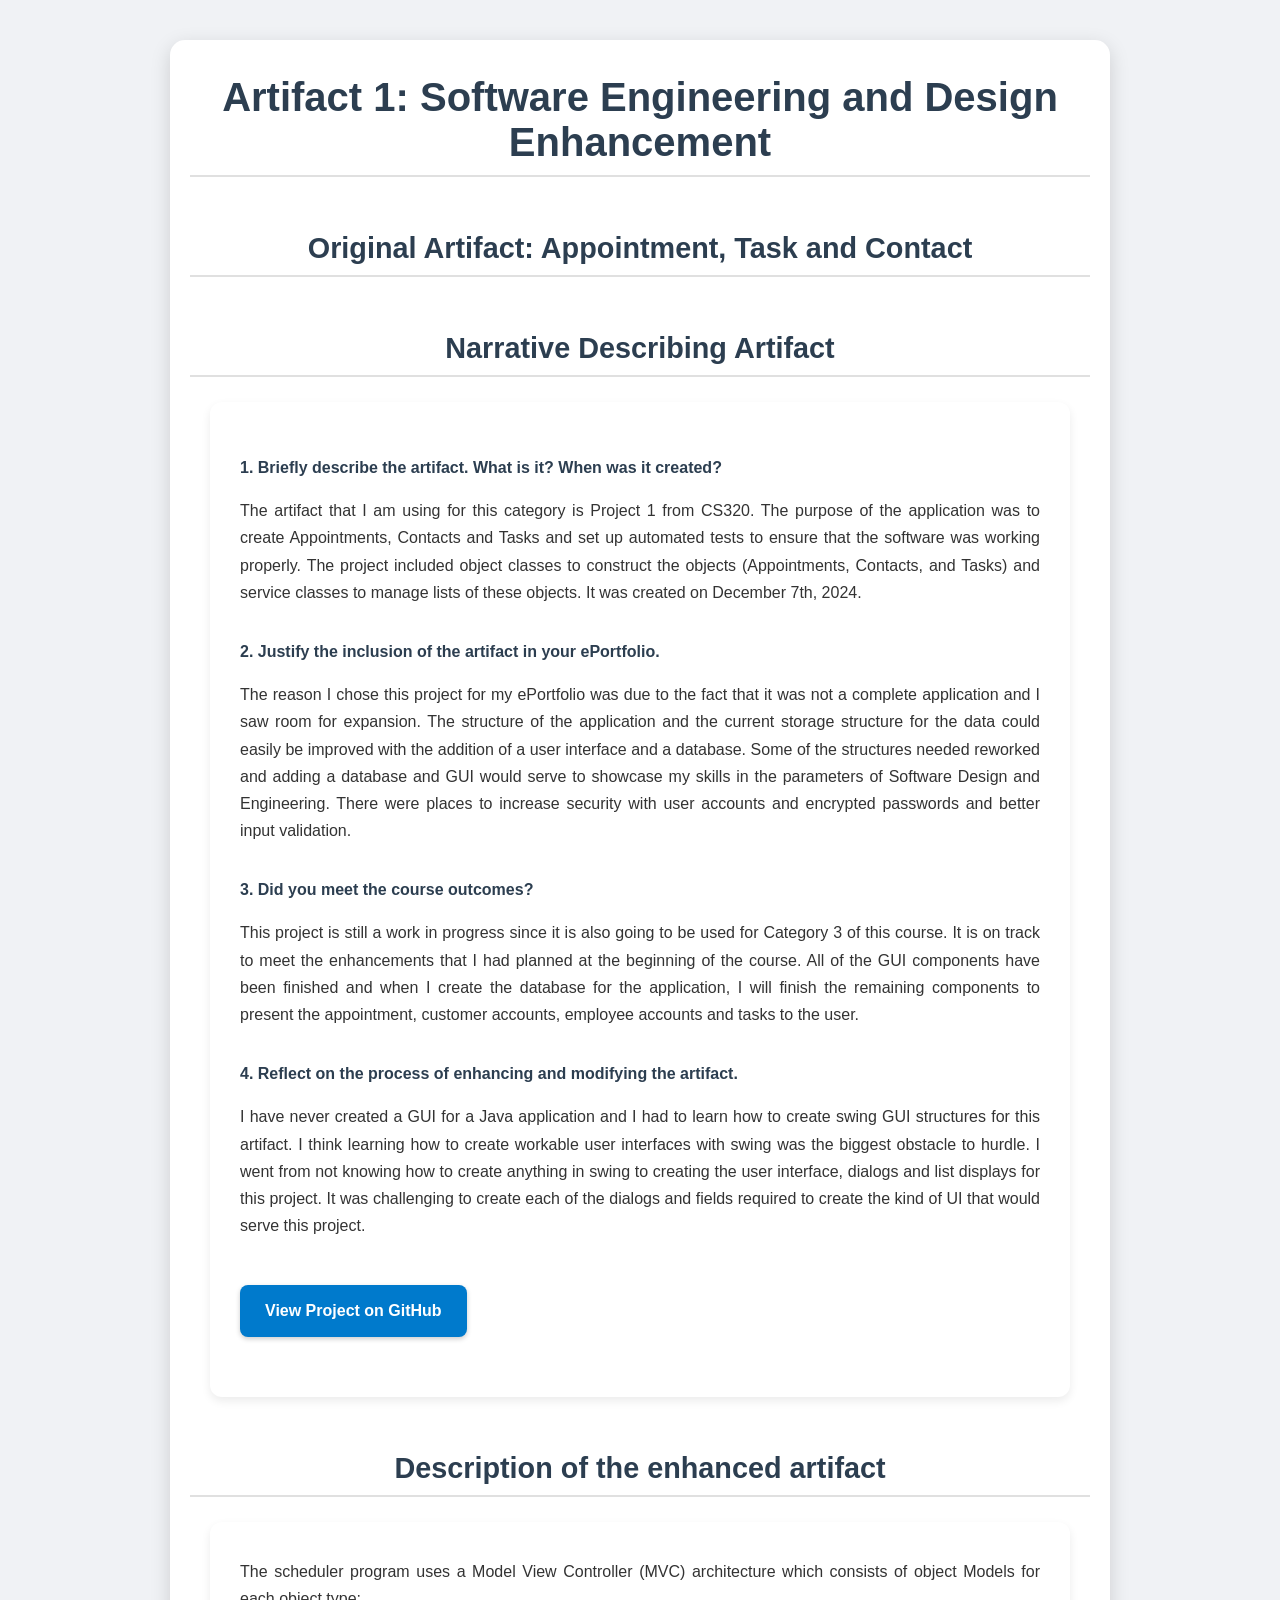
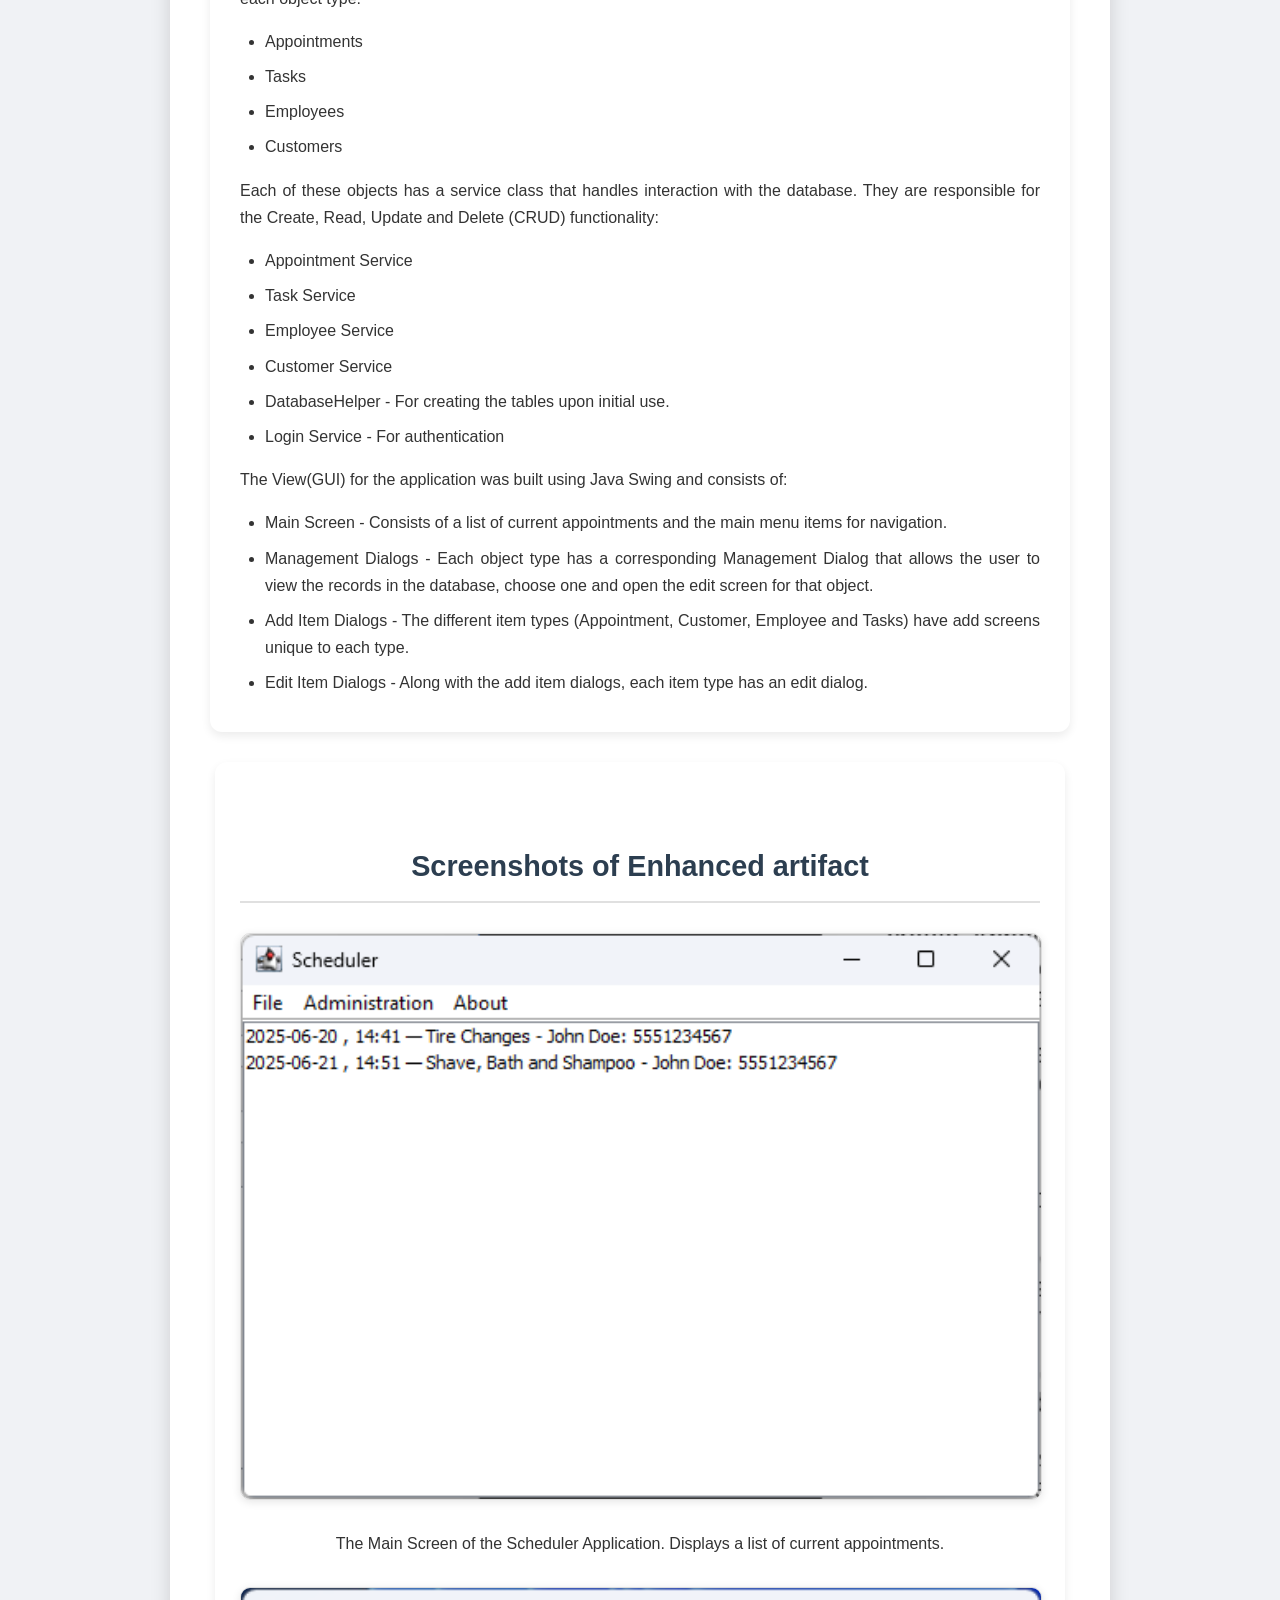
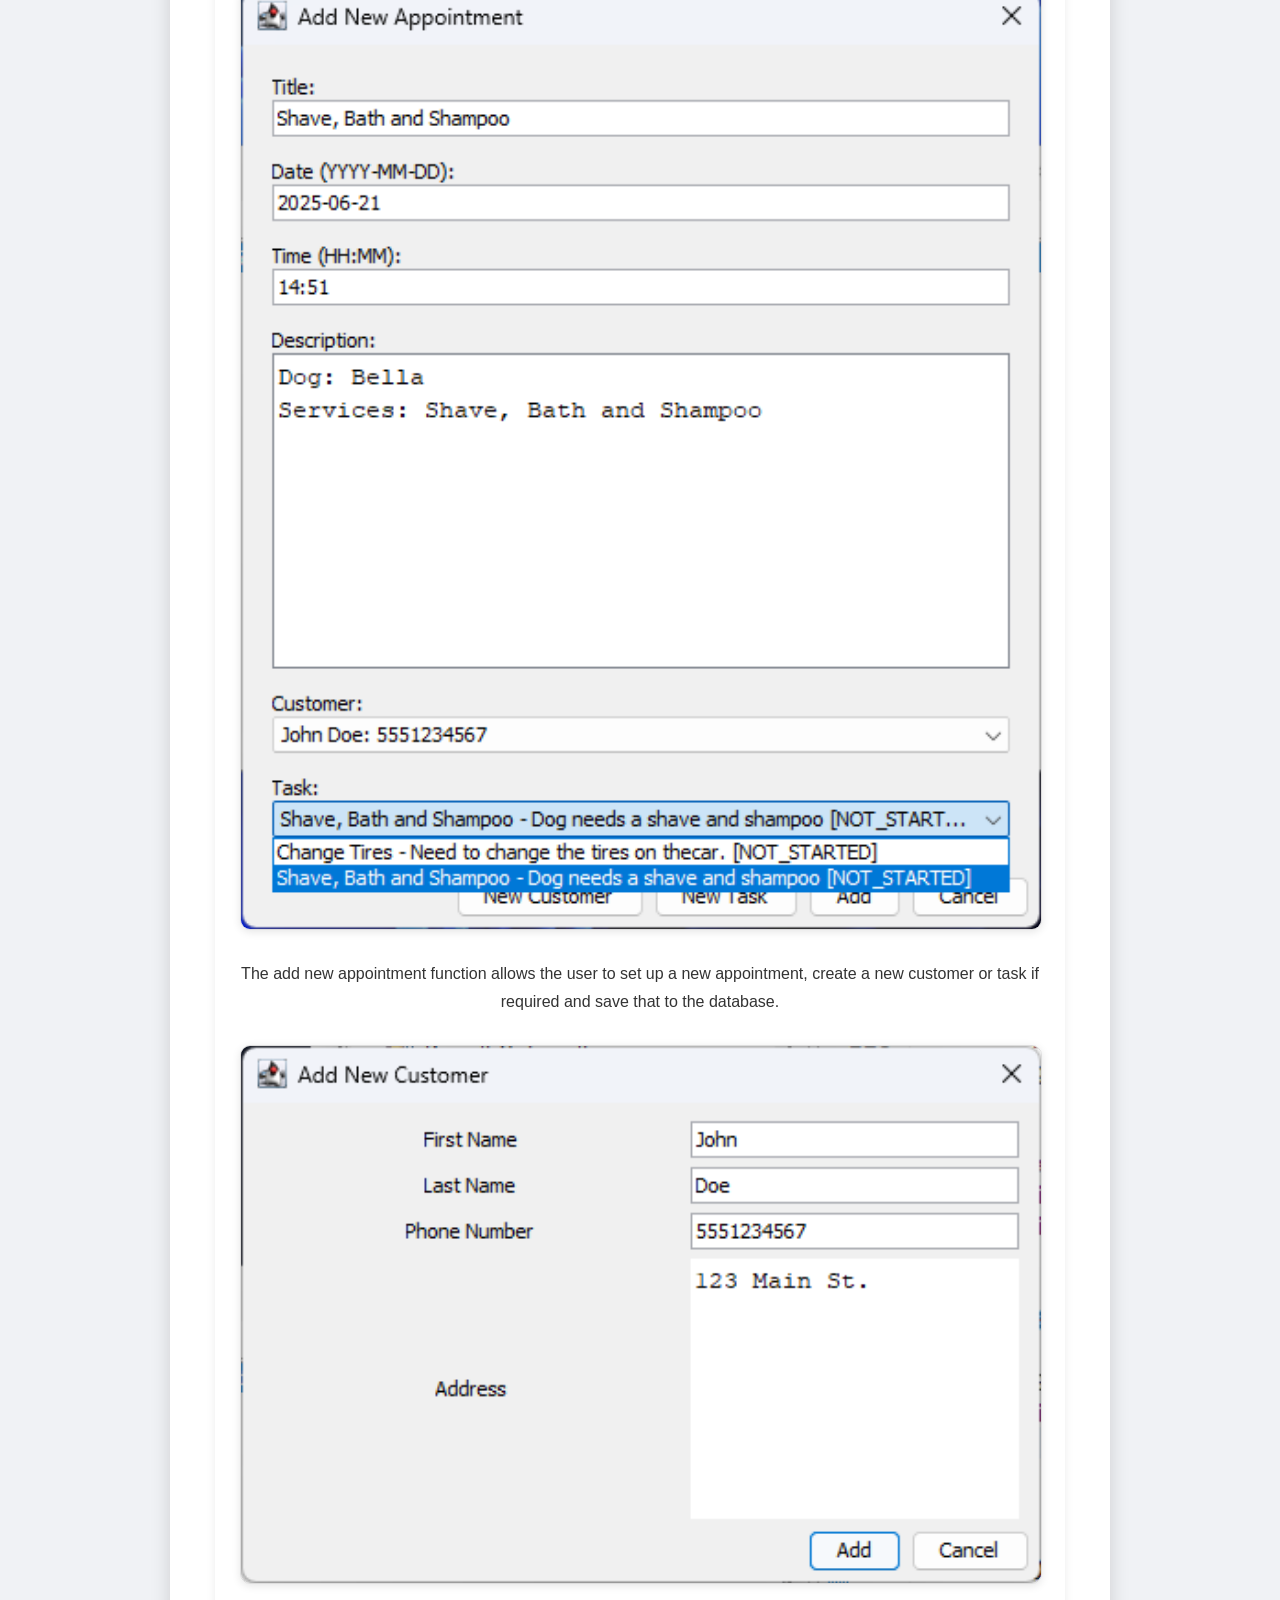
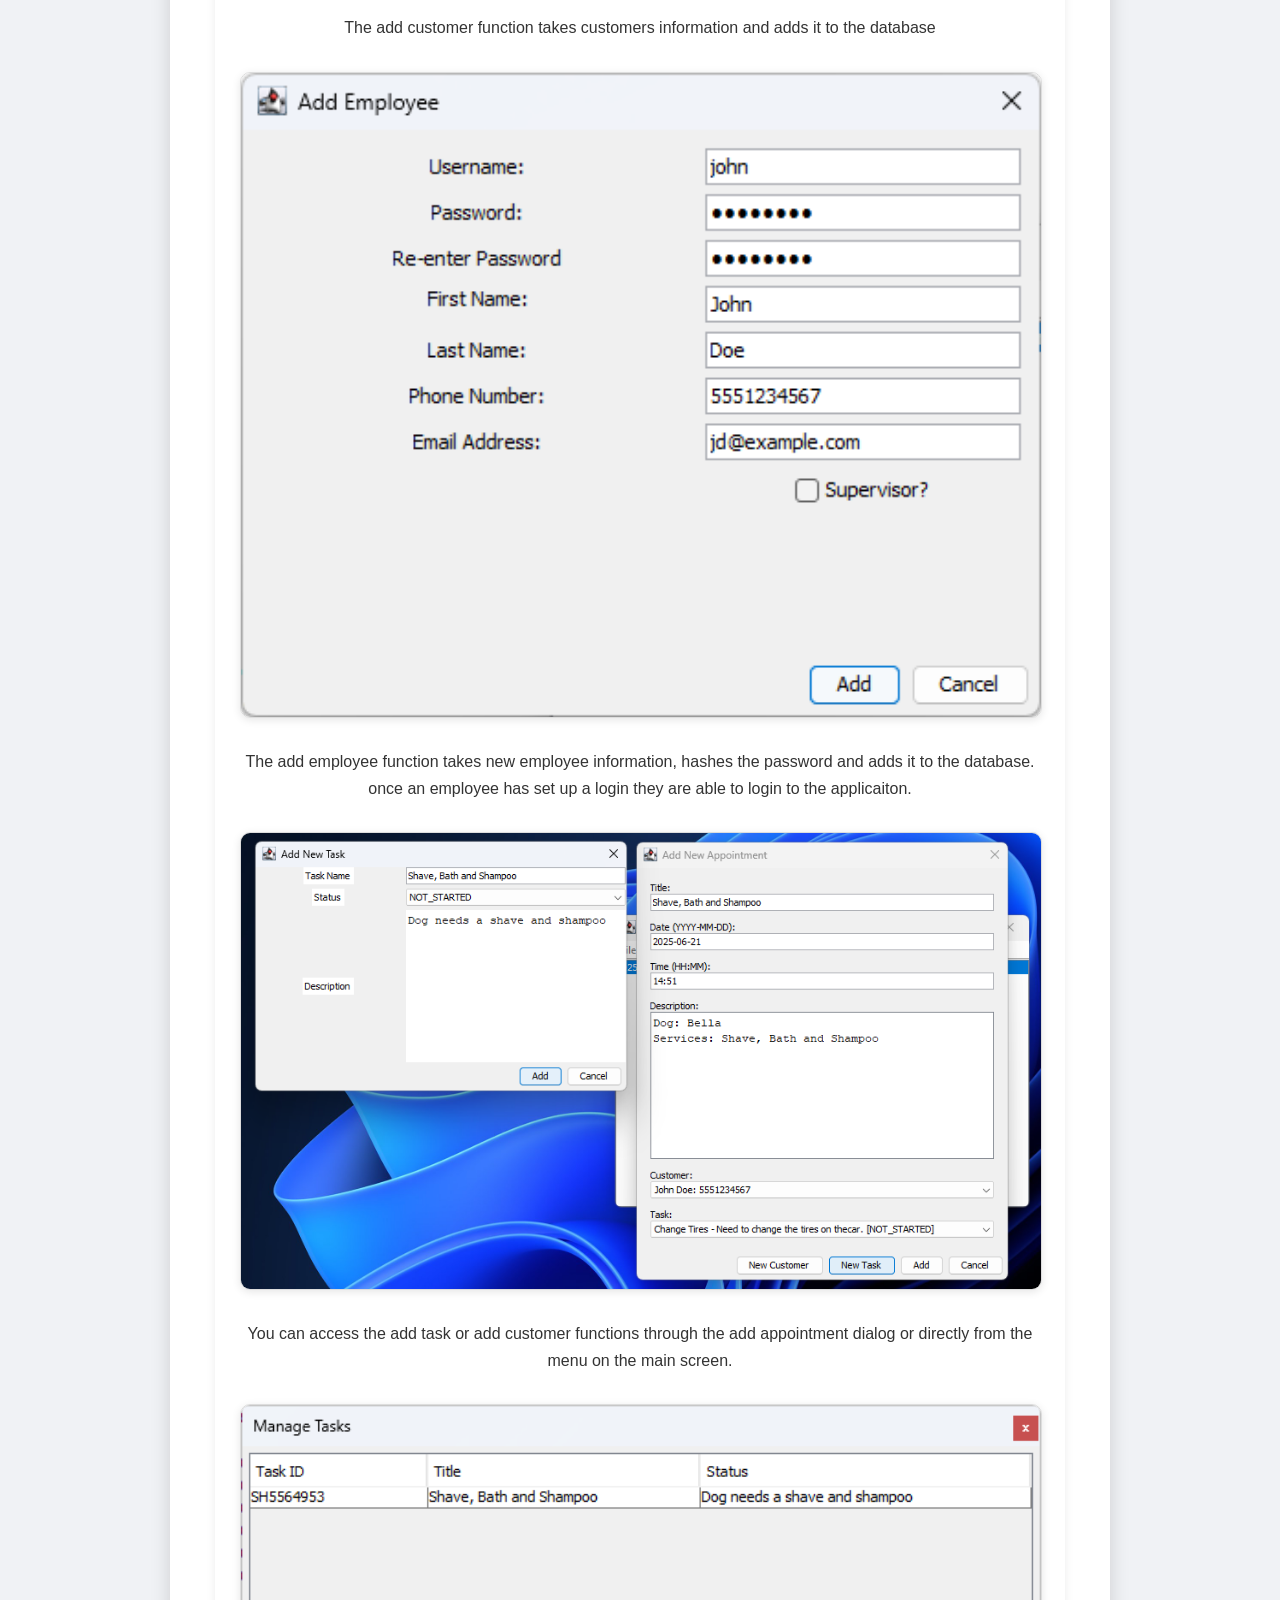
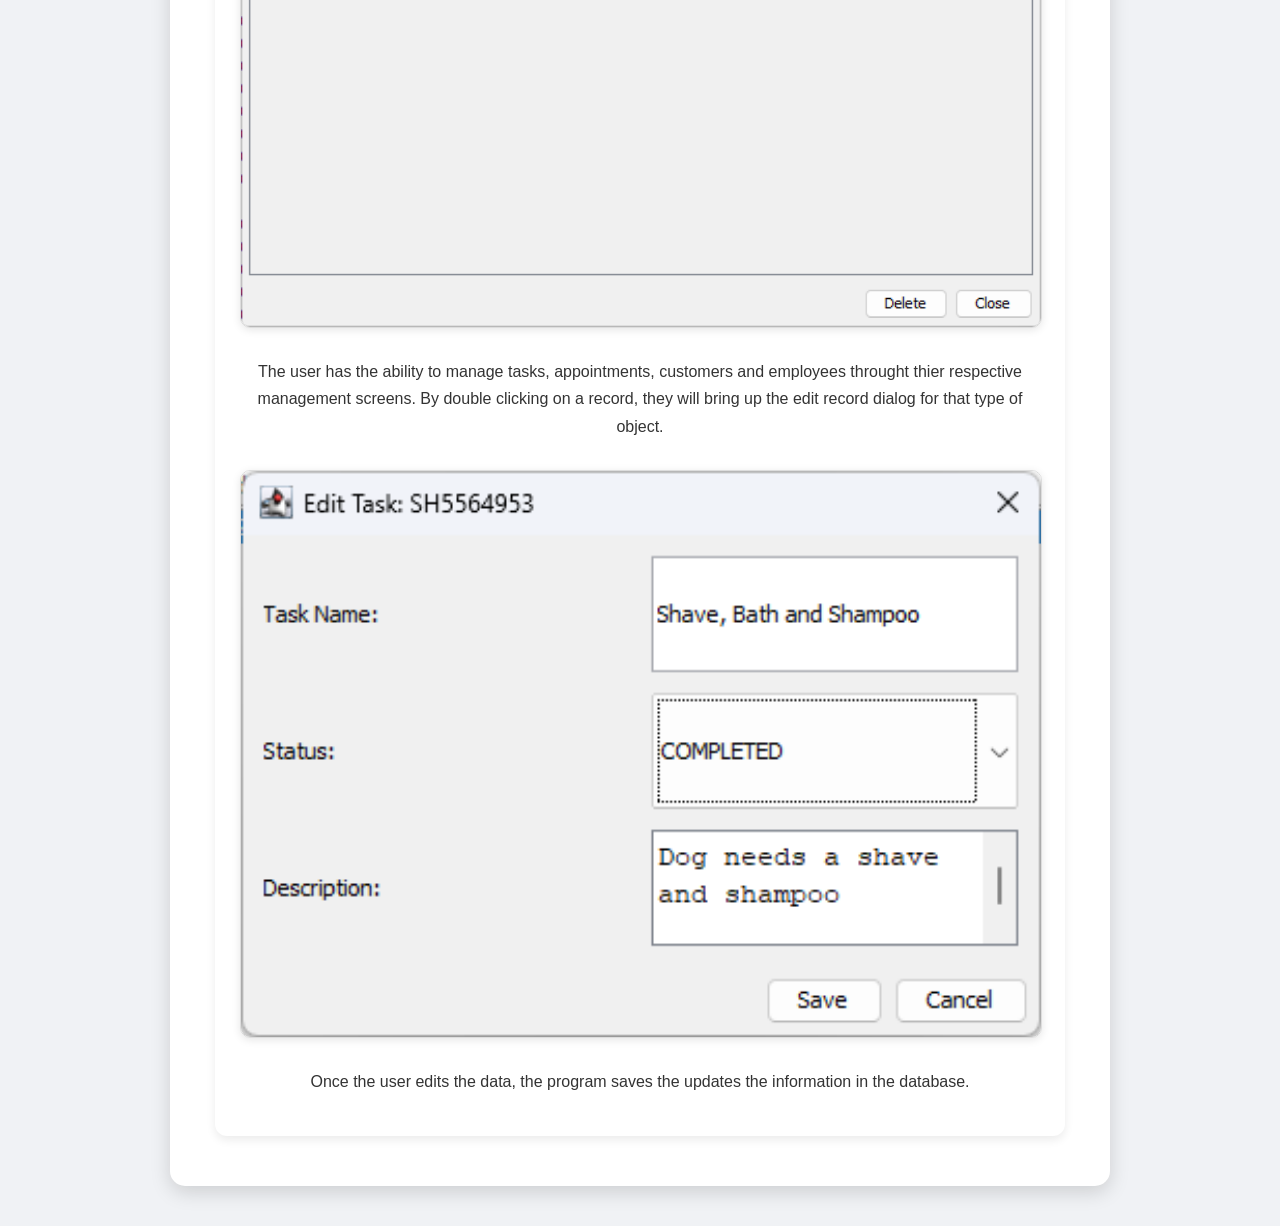
==== artifact1.html @ f3797147 "Add files via upload" ====
<!DOCTYPE html>
<html lang="en">

<head>
    <meta charset="UTF-8">
    <meta name="viewport" content="width=device-width, initial-scale=1.0">
    <title>Chris King's Portfolio</title>
    <style>
        body {
            font-family: Arial, sans-serif;
            margin: 0;
            background-color: #f0f2f5;
            color: #333;
            display: flex;
            justify-content: center;
            align-items: flex-start;
            min-height: 100vh;
            padding: 40px 20px;
            box-sizing: border-box;
        }

        h1,
        h3 {
            text-align: center;
            color: #2c3e50;
            margin-bottom: 25px;
            padding-bottom: 10px;
            border-bottom: 2px solid #e0e0e0;
            padding-top: 15px;
        }

        h1 {
            font-size: 2.5em;
            margin-top: 0;
        }

        h3 {
            font-size: 1.8em;
            margin-top: 40px;
        }

        .narrative {
            max-width: 800px;
            margin: 0 auto 30px auto;
            text-align: justify;
            line-height: 1.7;
            padding: 20px 30px;
            background-color: #fff;
            border-radius: 12px;
            box-shadow: 0 4px 10px rgba(0, 0, 0, 0.08);
        }

        .narrative h4 {
            color: #007acc;
            font-size: 1.2em;
            margin-top: 1.5em;
            margin-bottom: 0.8em;
            border-bottom: 1px dashed #e0e0e0;
            padding-bottom: 5px;
        }

        .narrative ul {
            list-style-type: disc;
            padding-left: 25px;
            margin-bottom: 15px;
        }

        .narrative ul li {
            margin-bottom: 8px;
        }

        .screenshots {
            max-width: 800px;
            margin: 0 auto 30px auto;
            text-align: center;
            line-height: 1.7;
            padding: 25px;
            background-color: #fff;
            border-radius: 12px;
            box-shadow: 0 4px 10px rgba(0, 0, 0, 0.08);
        }

        a {
            display: inline-block;
            margin: 30px auto 40px auto;
            padding: 12px 25px;
            background-color: #007acc;
            color: #ffffff;
            text-align: center;
            font-weight: bold;
            text-decoration: none;
            border-radius: 8px;
            transition: background-color 0.3s ease, transform 0.1s ease;
            box-shadow: 0 2px 5px rgba(0, 0, 0, 0.2);
        }

        a:hover {
            background-color: #005f99;
            color: #ffffff;
            transform: translateY(-2px);
        }

        img {
            display: block;
            max-width: 800px;
            width: 100%;
            margin: 30px auto;
            border: 1px solid #ddd;
            border-radius: 10px;
            box-shadow: 0 2px 8px rgba(0, 0, 0, 0.1);
        }

        .question {
            font-weight: bold;
            margin-top: 2em;
            margin-bottom: 0.5em;
            color: #2c3e50;
        }

        .content-wrapper {
            max-width: 900px;
            width: 100%;
            background-color: #ffffff;
            border-radius: 15px;
            box-shadow: 0 6px 20px rgba(0, 0, 0, 0.15);
            padding: 20px;
        }
    </style>
</head>

<body>
    <div class="content-wrapper">
        <h1>Artifact 1: Software Engineering and Design Enhancement</h1>
        <h3>Original Artifact: Appointment, Task and Contact</h3>
        <h3>Narrative Describing Artifact</h3>

        <div class="narrative">
            <p class="question">1. Briefly describe the artifact. What is it? When was it created?</p>
            <p>
                The artifact that I am using for this category is Project 1 from CS320. The purpose of the application
                was to create Appointments, Contacts and Tasks and set up automated tests to ensure that the software
                was working properly. The project included object classes to construct the objects (Appointments,
                Contacts, and Tasks) and service classes to manage lists of these objects. It was created on December
                7th, 2024.
            </p>

            <p class="question">2. Justify the inclusion of the artifact in your ePortfolio.</p>
            <p>
                The reason I chose this project for my ePortfolio was due to the fact that it was not a complete
                application and I saw room for expansion. The structure of the application and the current storage
                structure for the data could easily be improved with the addition of a user interface and a database.
                Some of the structures needed reworked and adding a database and GUI would serve to showcase my skills
                in the parameters of Software Design and Engineering. There were places to increase security with user
                accounts and encrypted passwords and better input validation.
            </p>

            <p class="question">3. Did you meet the course outcomes?</p>
            <p>
                This project is still a work in progress since it is also going to be used for Category 3 of this
                course. It is on track to meet the enhancements that I had planned at the beginning of the course. All
                of the GUI components have been finished and when I create the database for the application, I will
                finish the remaining components to present the appointment, customer accounts, employee accounts and
                tasks to the user.
            </p>

            <p class="question">4. Reflect on the process of enhancing and modifying the artifact.</p>
            <p>
                I have never created a GUI for a Java application and I had to learn how to create swing GUI structures
                for this artifact. I think learning how to create workable user interfaces with swing was the biggest
                obstacle to hurdle. I went from not knowing how to create anything in swing to creating the user
                interface, dialogs and list displays for this project. It was challenging to create each of the dialogs
                and fields required to create the kind of UI that would serve this project.
            </p>

            <a href="https://github.com/chrisking1086/Scheduler" target="_blank">View Project on GitHub</a>
        </div>

        <h3>Description of the enhanced artifact</h3>
        <div class="narrative">
            <p>The scheduler program uses a Model View Controller (MVC) architecture which consists of object Models for
                each object type:
            </p>
            <ul>
                <li>
                    Appointments
                </li>
                <li>
                    Tasks
                </li>
                <li>
                    Employees
                </li>
                <li>
                    Customers
                </li>
            </ul>
            <p>
                Each of these objects has a service class that handles interaction with the database. They are
                responsible for the Create, Read, Update and Delete (CRUD) functionality:
            <ul>
                <li>
                    Appointment Service
                </li>
                <li>
                    Task Service
                </li>
                <li>
                    Employee Service
                </li>
                <li>
                    Customer Service
                </li>
                <li>
                    DatabaseHelper - For creating the tables upon initial use.
                </li>
                <li>
                    Login Service - For authentication
                </li>
            </ul>
            </p>
            <p>
                The View(GUI) for the application was built using Java Swing and consists of:
            <ul>
                <li>
                    Main Screen - Consists of a list of current appointments and the main menu items for navigation.
                </li>
                <li>
                    Management Dialogs - Each object type has a corresponding Management Dialog that allows the user to
                    view the records in the database, choose one and open the edit screen for that object.
                </li>
                <li>
                    Add Item Dialogs - The different item types (Appointment, Customer, Employee and Tasks) have add
                    screens unique to each type.
                </li>
                <li>
                    Edit Item Dialogs - Along with the add item dialogs, each item type has an edit dialog.
                </li>
            </ul>
            </p>
        </div>

        <div class="screenshots">
            <h3>Screenshots of Enhanced artifact</h3>
            <img src="images/artifact1 images/MainScreenImage.png" alt="Screenshot of Main Application Screen">
            <p>
                The Main Screen of the Scheduler Application. Displays a list of current appointments.
            </p>

            <img src="images/artifact1 images/addAppointmentNewTask.png" alt="Screenshot of Add Appointment function">
            <p>
                The add new appointment function allows the user to set up a new appointment, create a new customer or
                task if required and save that to the database.
            </p>

            <img src="images/artifact1 images/addCustomerImage.png" alt="Screenshot of add Customer function">
            <p>
                The add customer function takes customers information and adds it to the database
            </p>

            <img src="images/artifact1 images/addEmployeeImage.png" alt="Screenshot of add employee function">
            <p>
                The add employee function takes new employee information, hashes the password and adds it to the
                database.
                once an employee has set up a login they are able to login to the applicaiton.
            </p>

            <img src="images/artifact1 images/addTaskAddAppointment.png"
                alt="Screenshot of add new task from add new appointment screen">
            <p>
                You can access the add task or add customer functions through the add appointment dialog or directly
                from the menu on the main screen.
            </p>

            <img src="images/artifact1 images/manageTaskImage.png">
            <p>
                The user has the ability to manage tasks, appointments, customers and employees throught thier
                respective management screens. By double clicking on a record, they will bring up the edit record dialog
                for that type of object.
            </p>

            <img src="images/artifact1 images/editTaskImage.png">
            <p>
                Once the user edits the data, the program saves the updates the information in the database.
            </p>
        </div>
    </div>
</body>

</html>
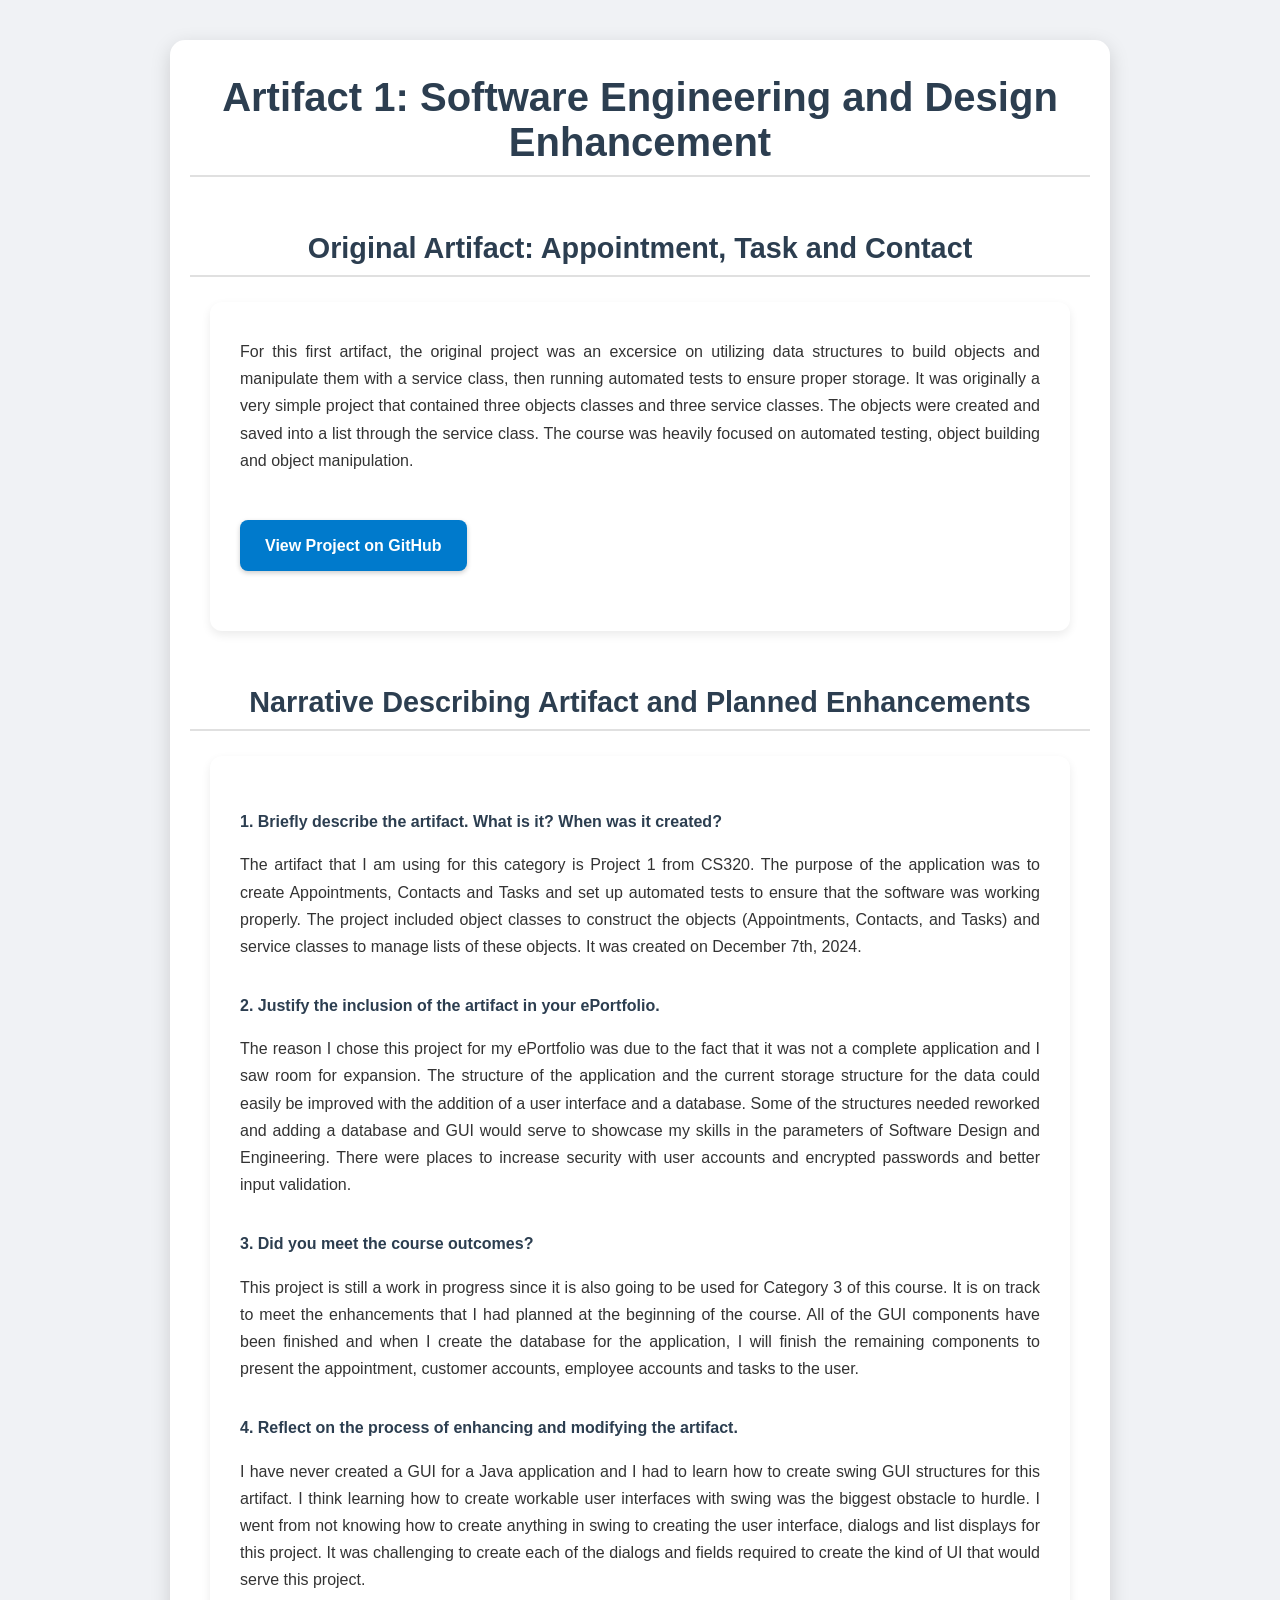
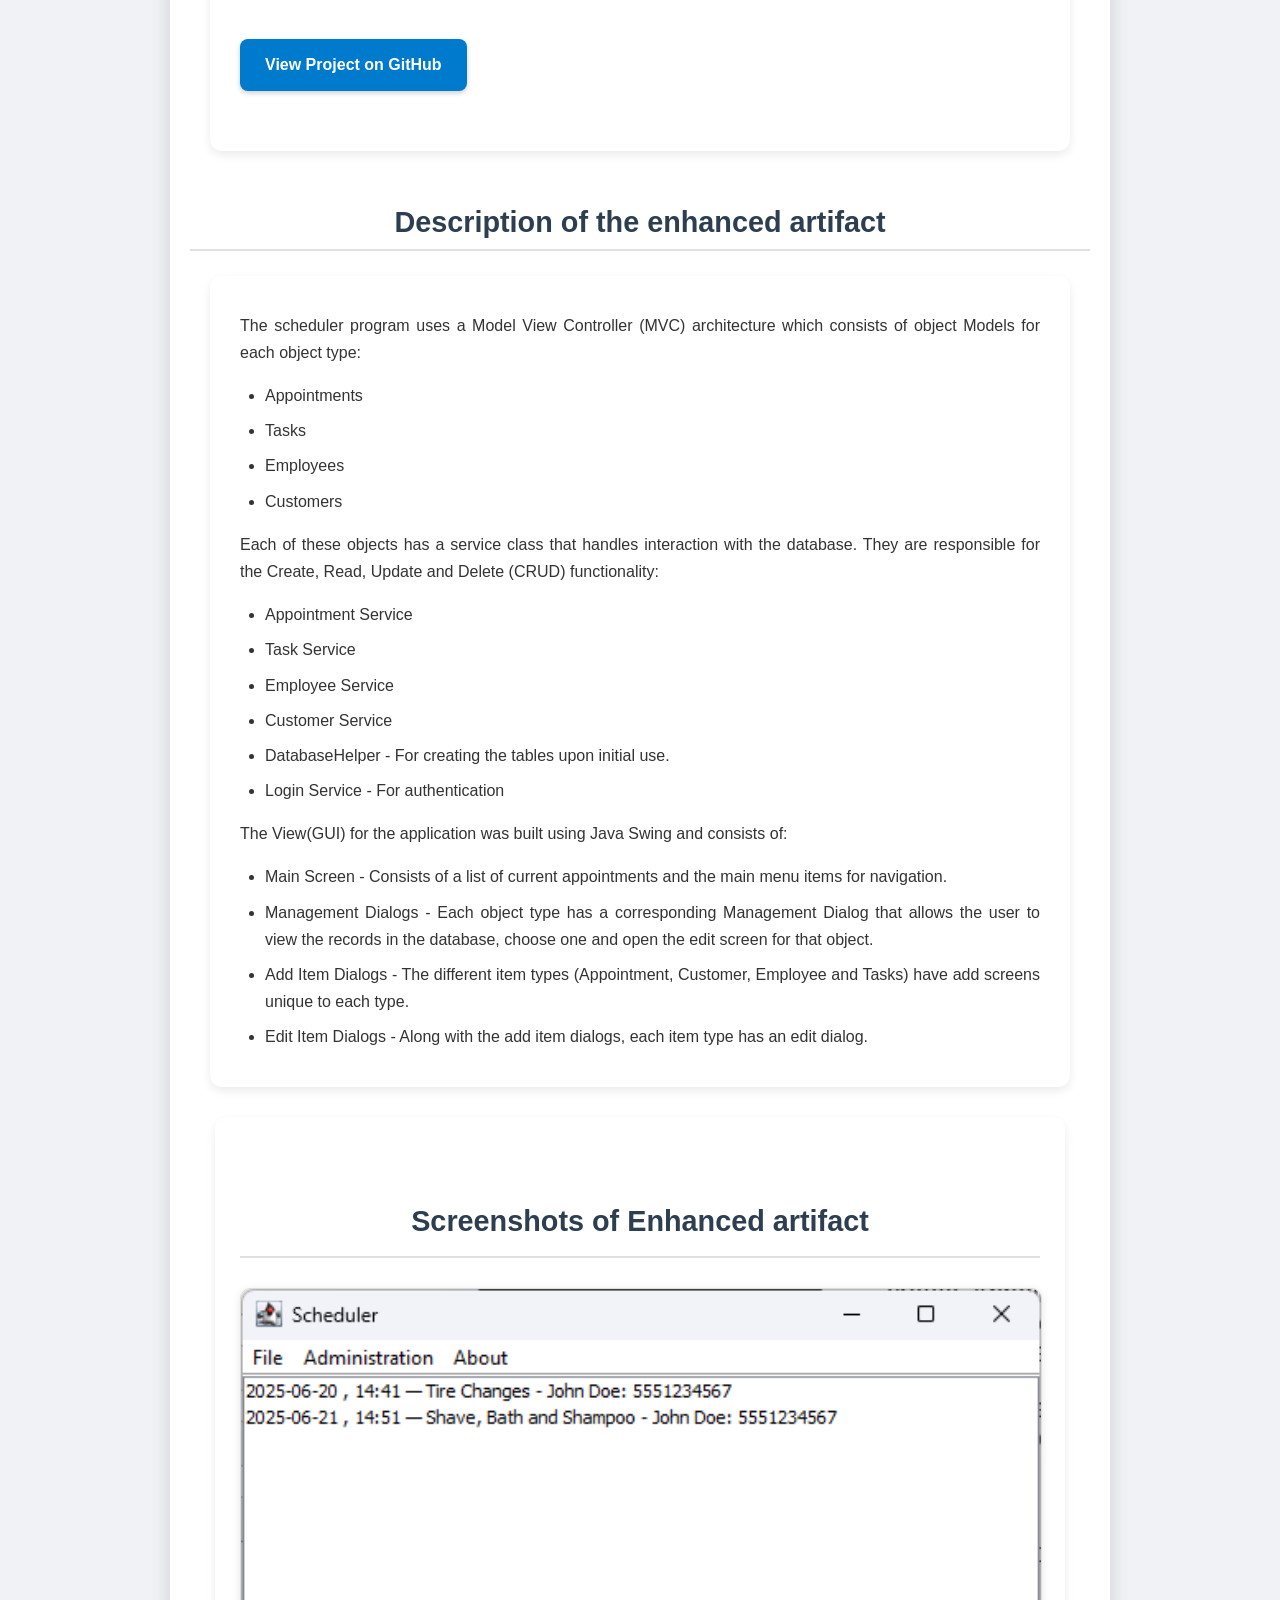
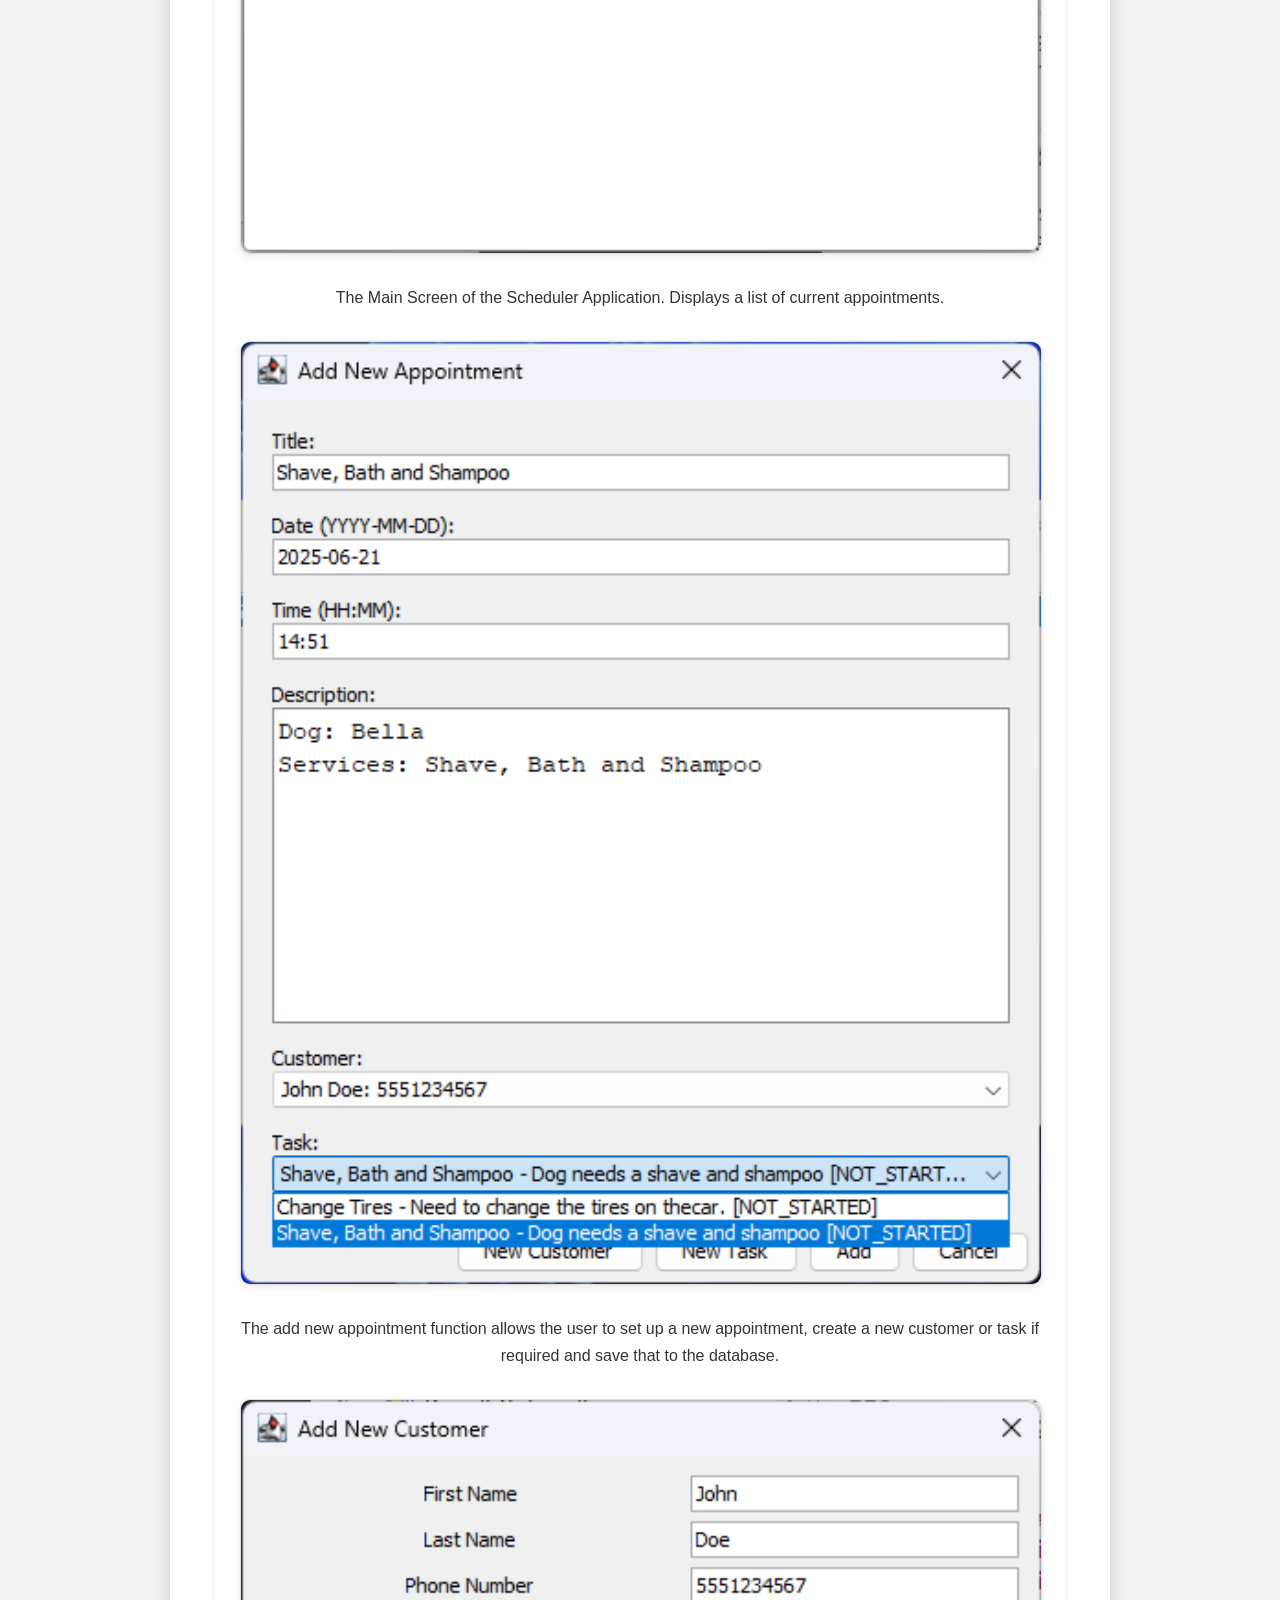
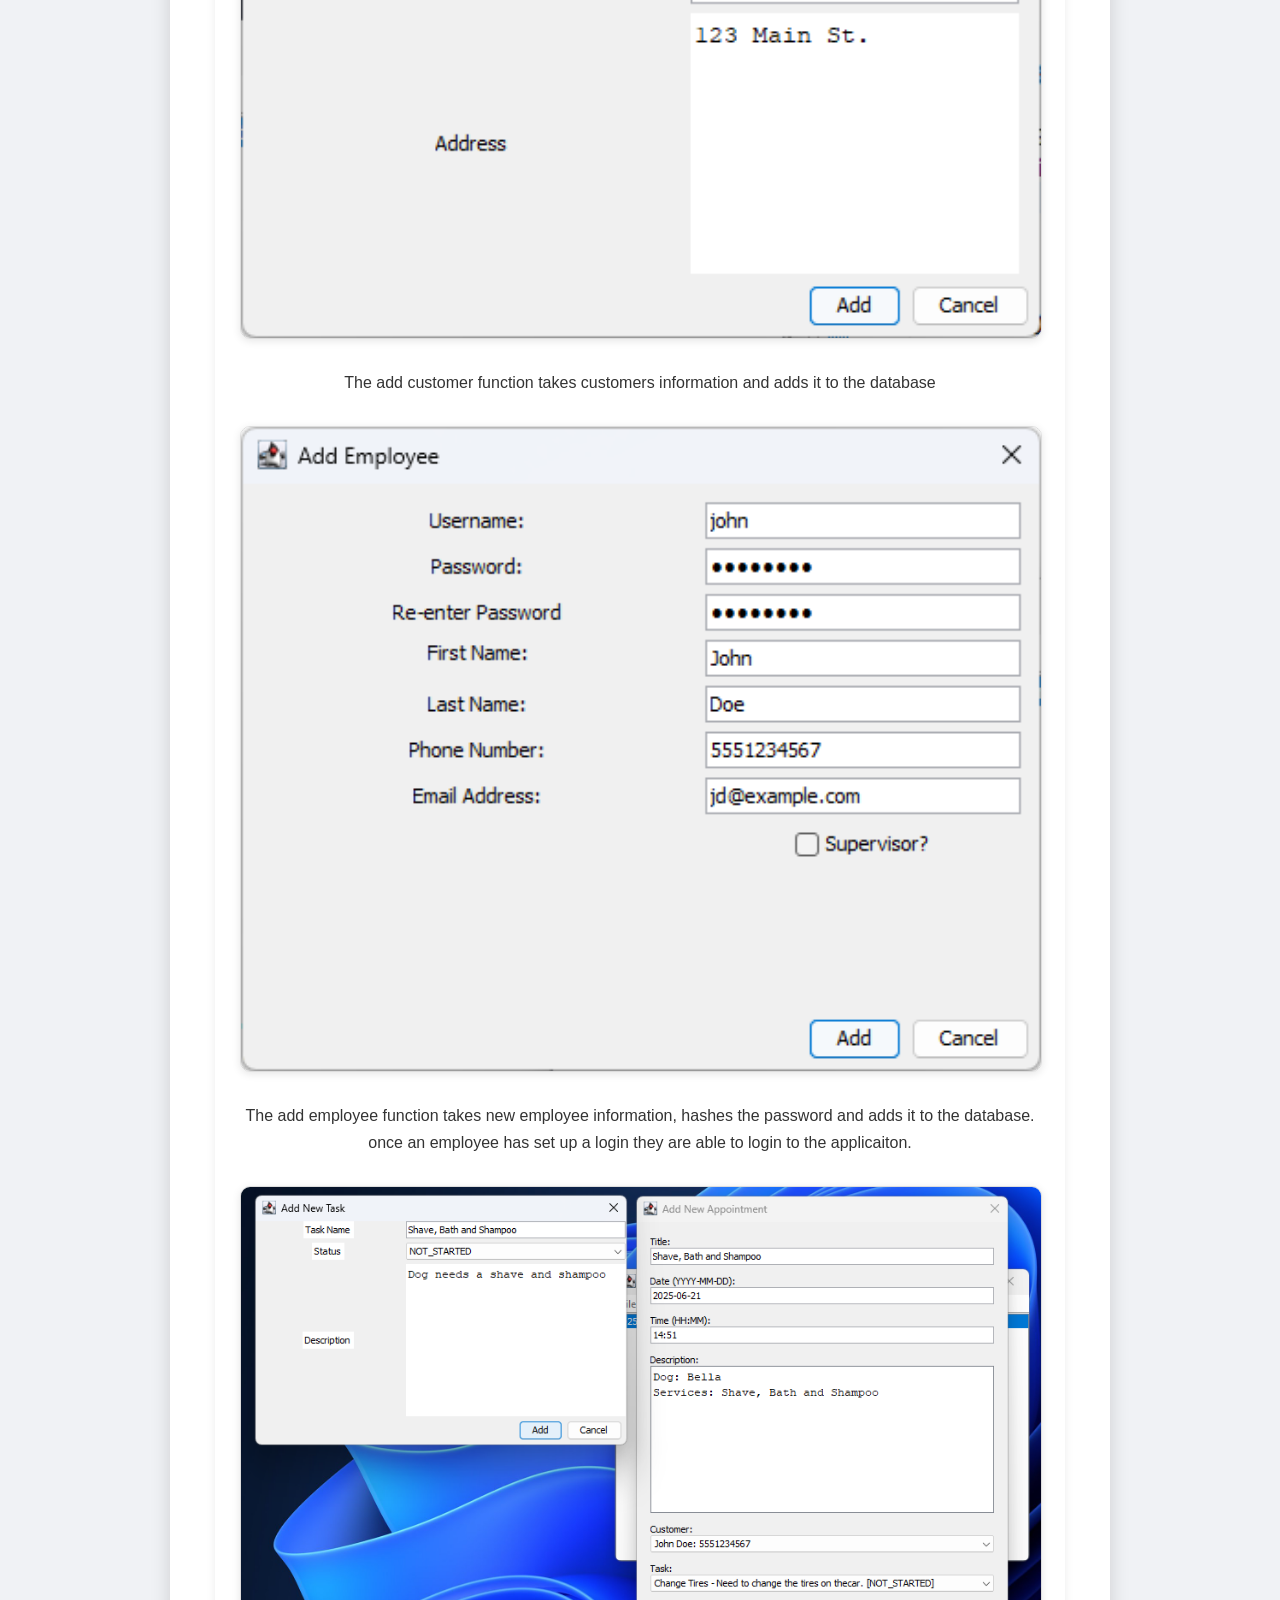
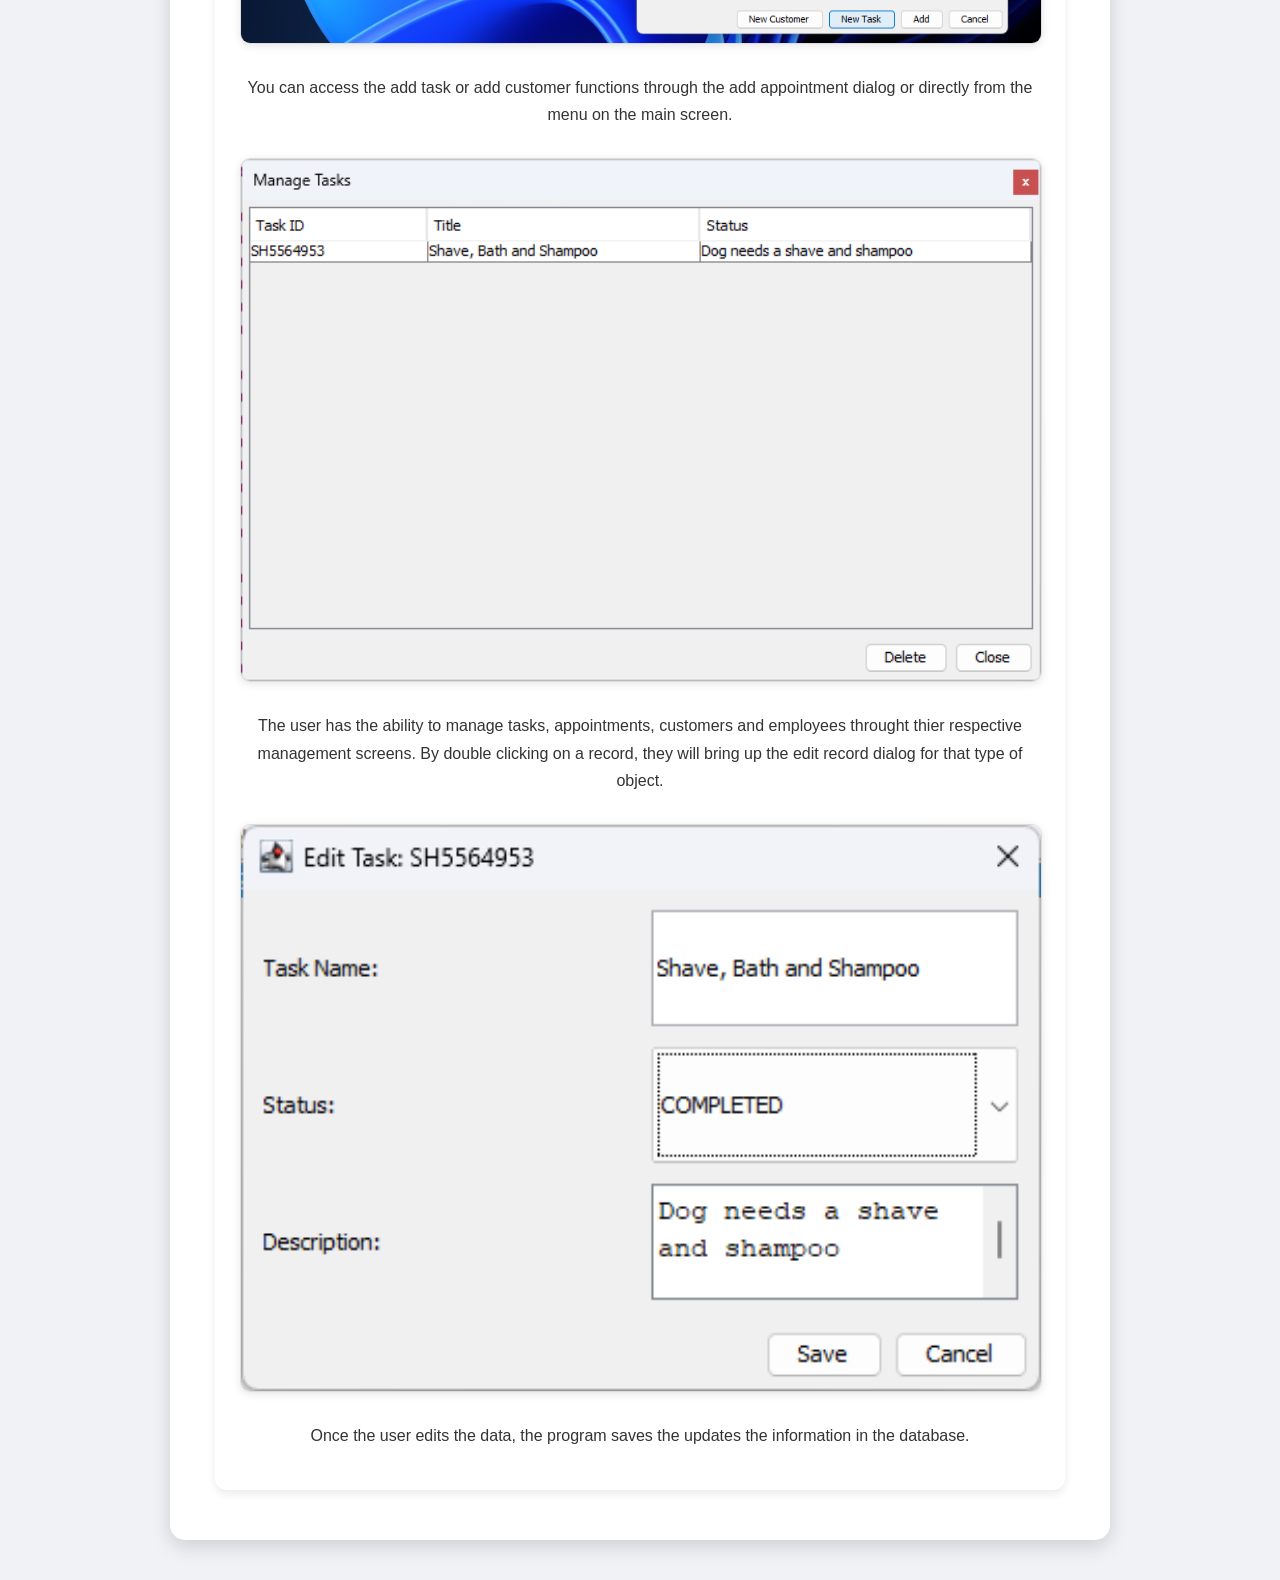
==== commit f8bdd605: "Add files via upload" ====
--- a/artifact1.html
+++ b/artifact1.html
@@ -132,8 +132,17 @@
     <div class="content-wrapper">
         <h1>Artifact 1: Software Engineering and Design Enhancement</h1>
         <h3>Original Artifact: Appointment, Task and Contact</h3>
-        <h3>Narrative Describing Artifact</h3>
-
+        <div class="narrative">
+            <p>
+                For this first artifact, the original project was an excersice on utilizing data structures to build
+                objects and manipulate them with a service class, then running automated tests to ensure proper storage.
+                It was originally a very simple project that contained three objects classes and three service classes.
+                The objects were created and saved into a list through the service class. The course was heavily focused
+                on automated testing, object building and object manipulation.
+            </p>
+            <a href="https://github.com/chrisking1086/SNHU-CS320" target="_blank">View Project on GitHub</a>
+        </div>
+        <h3>Narrative Describing Artifact and Planned Enhancements</h3>
         <div class="narrative">
             <p class="question">1. Briefly describe the artifact. What is it? When was it created?</p>
             <p>
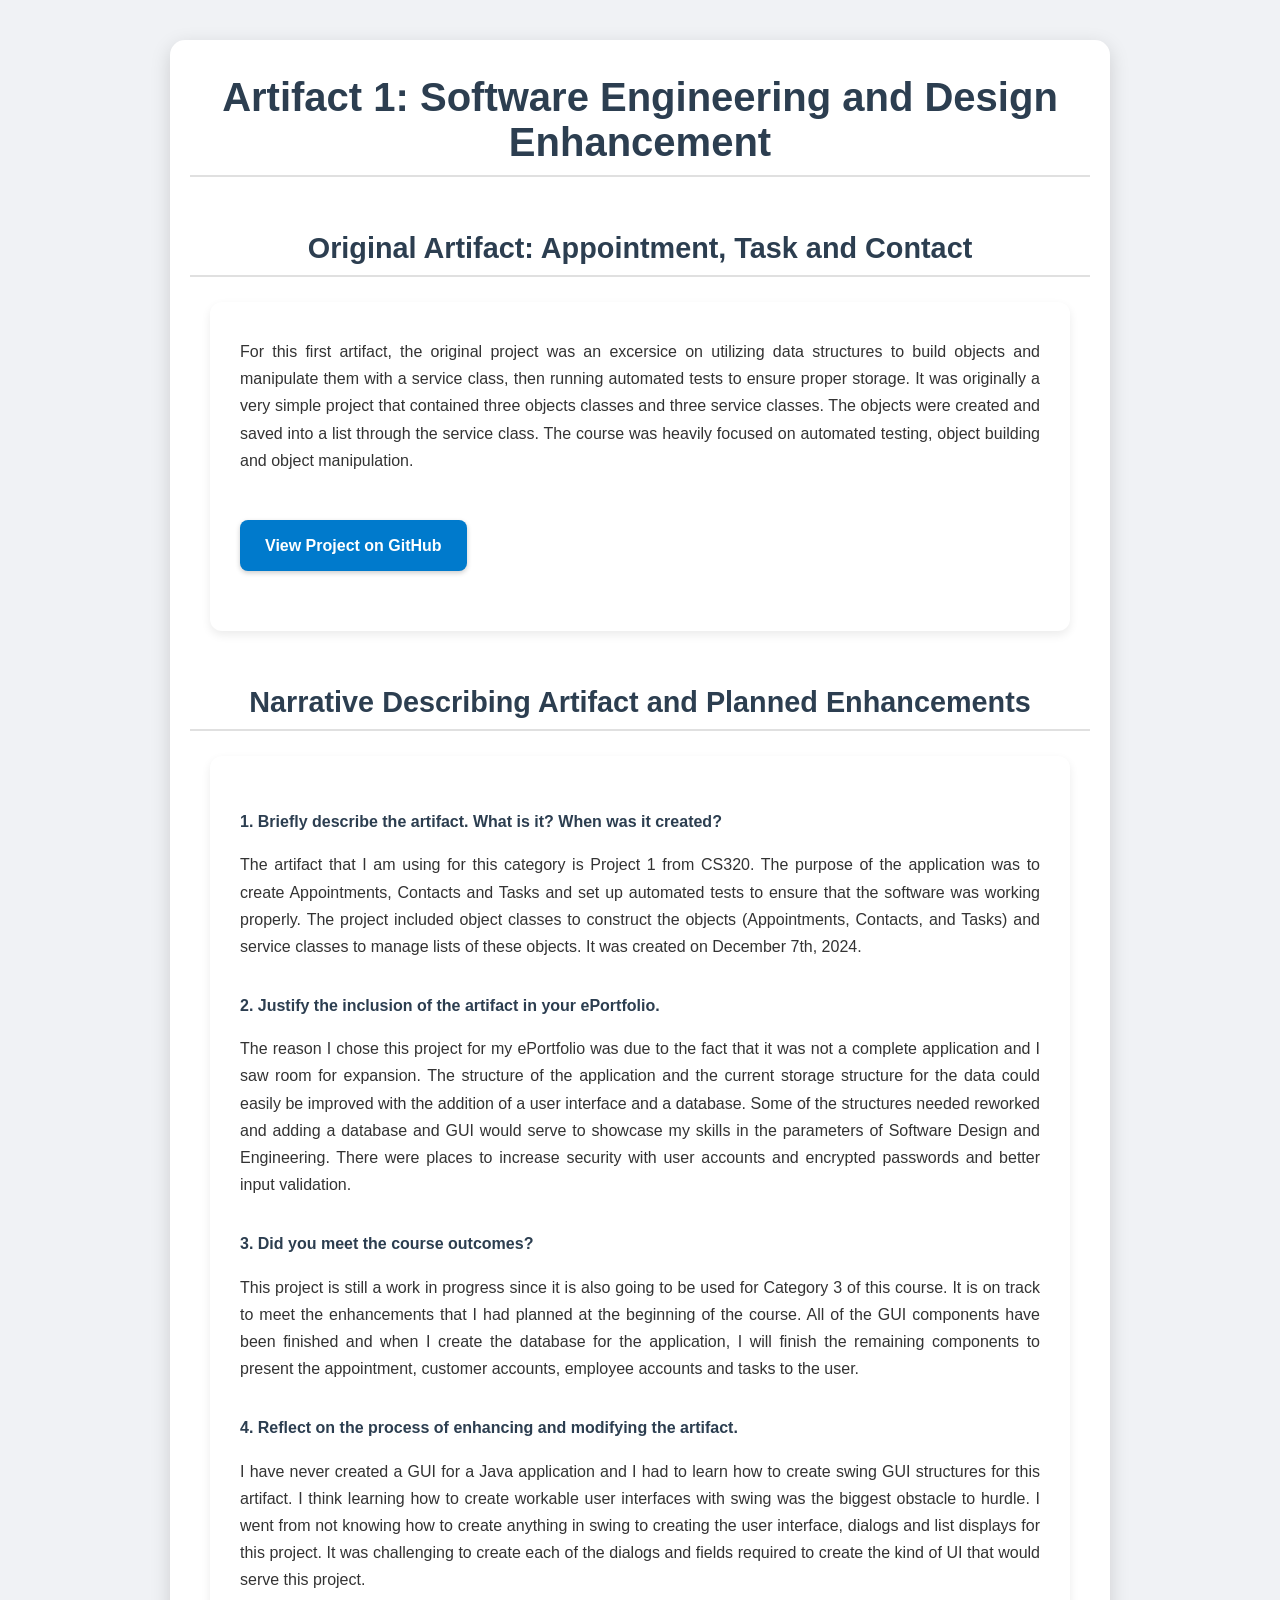
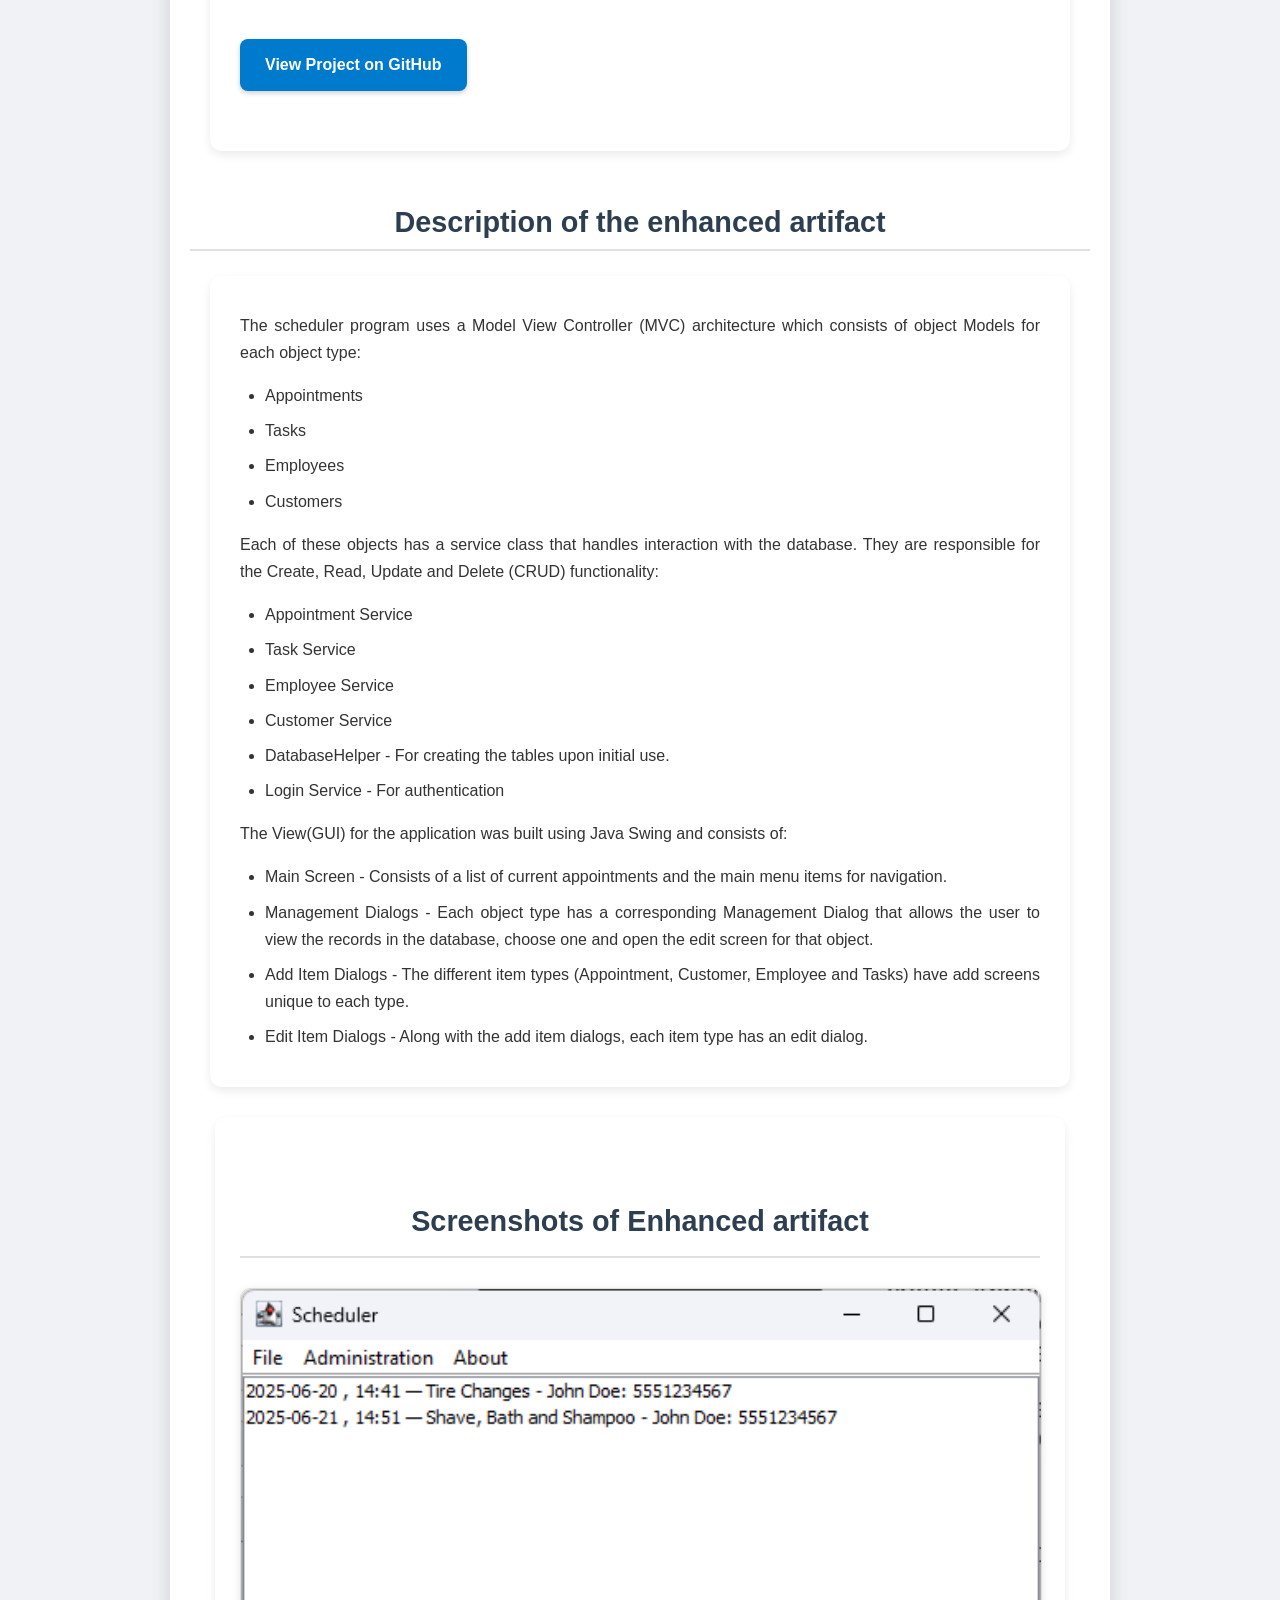
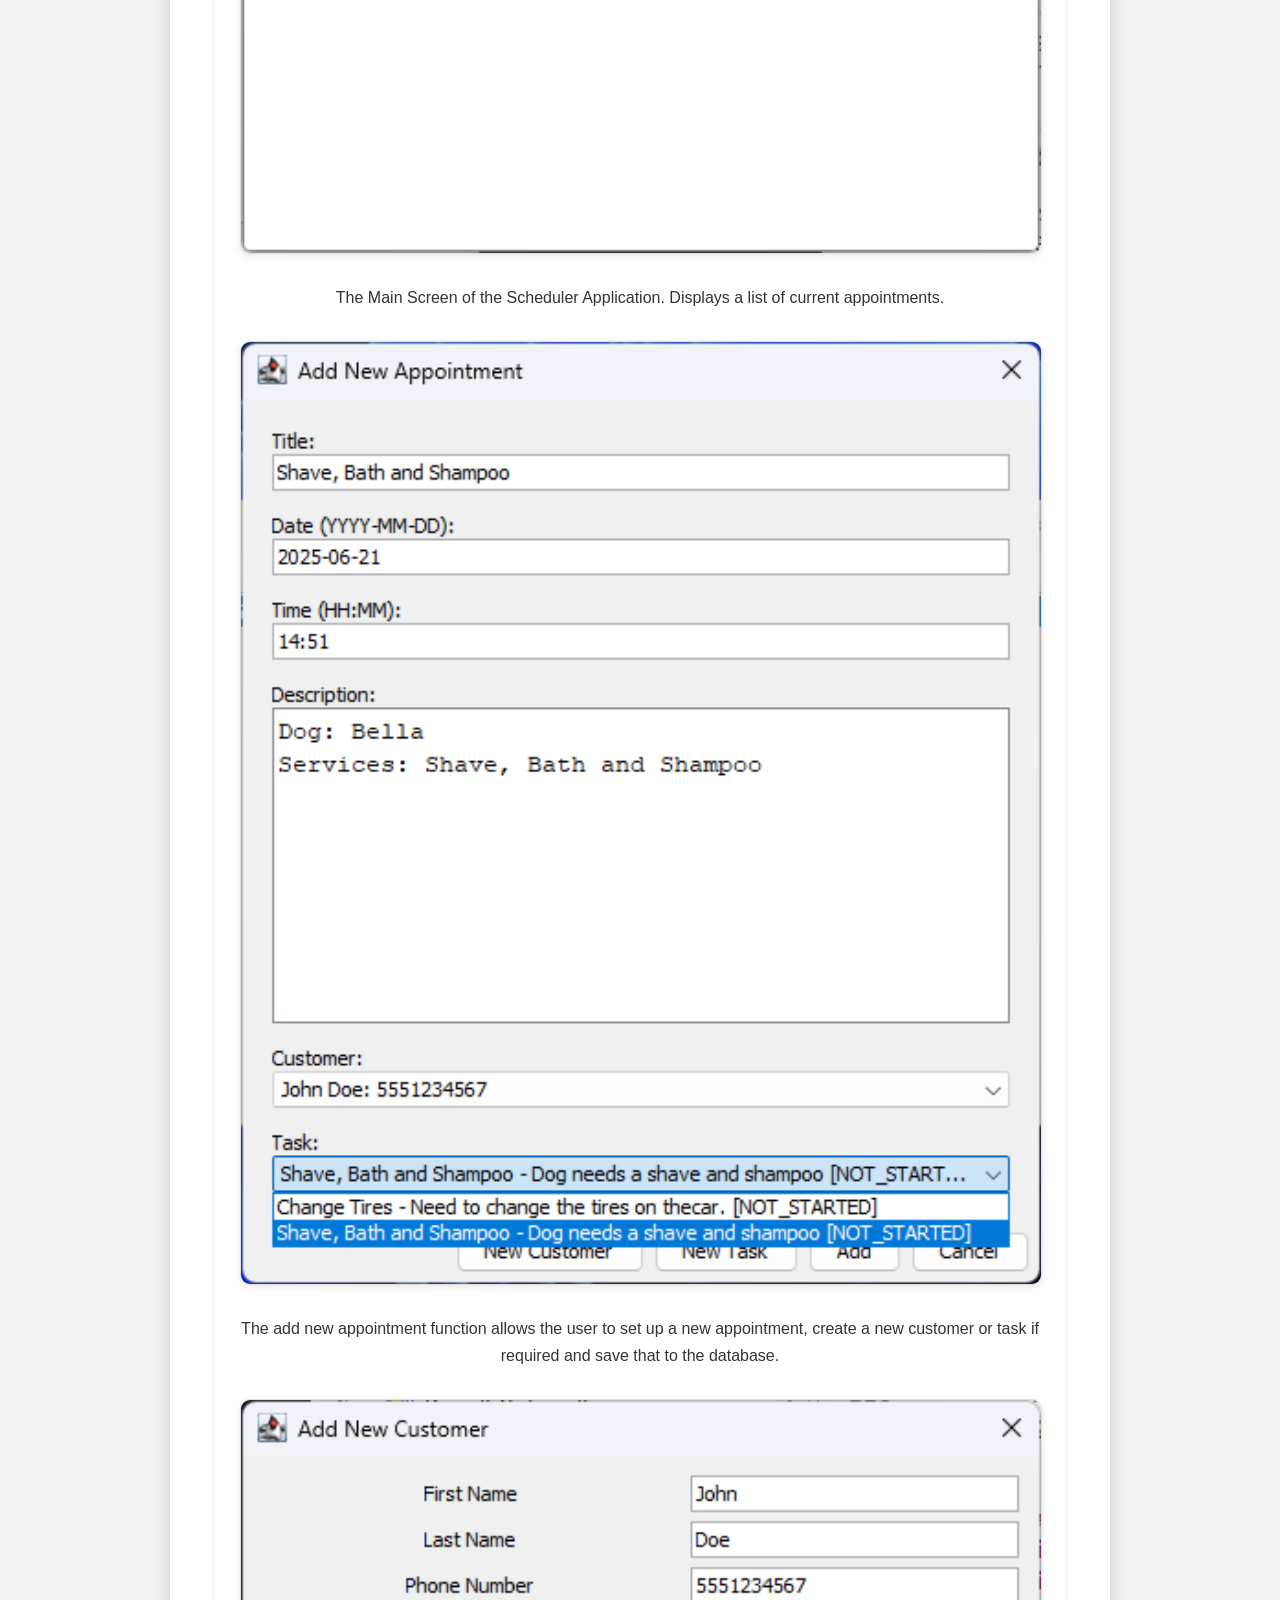
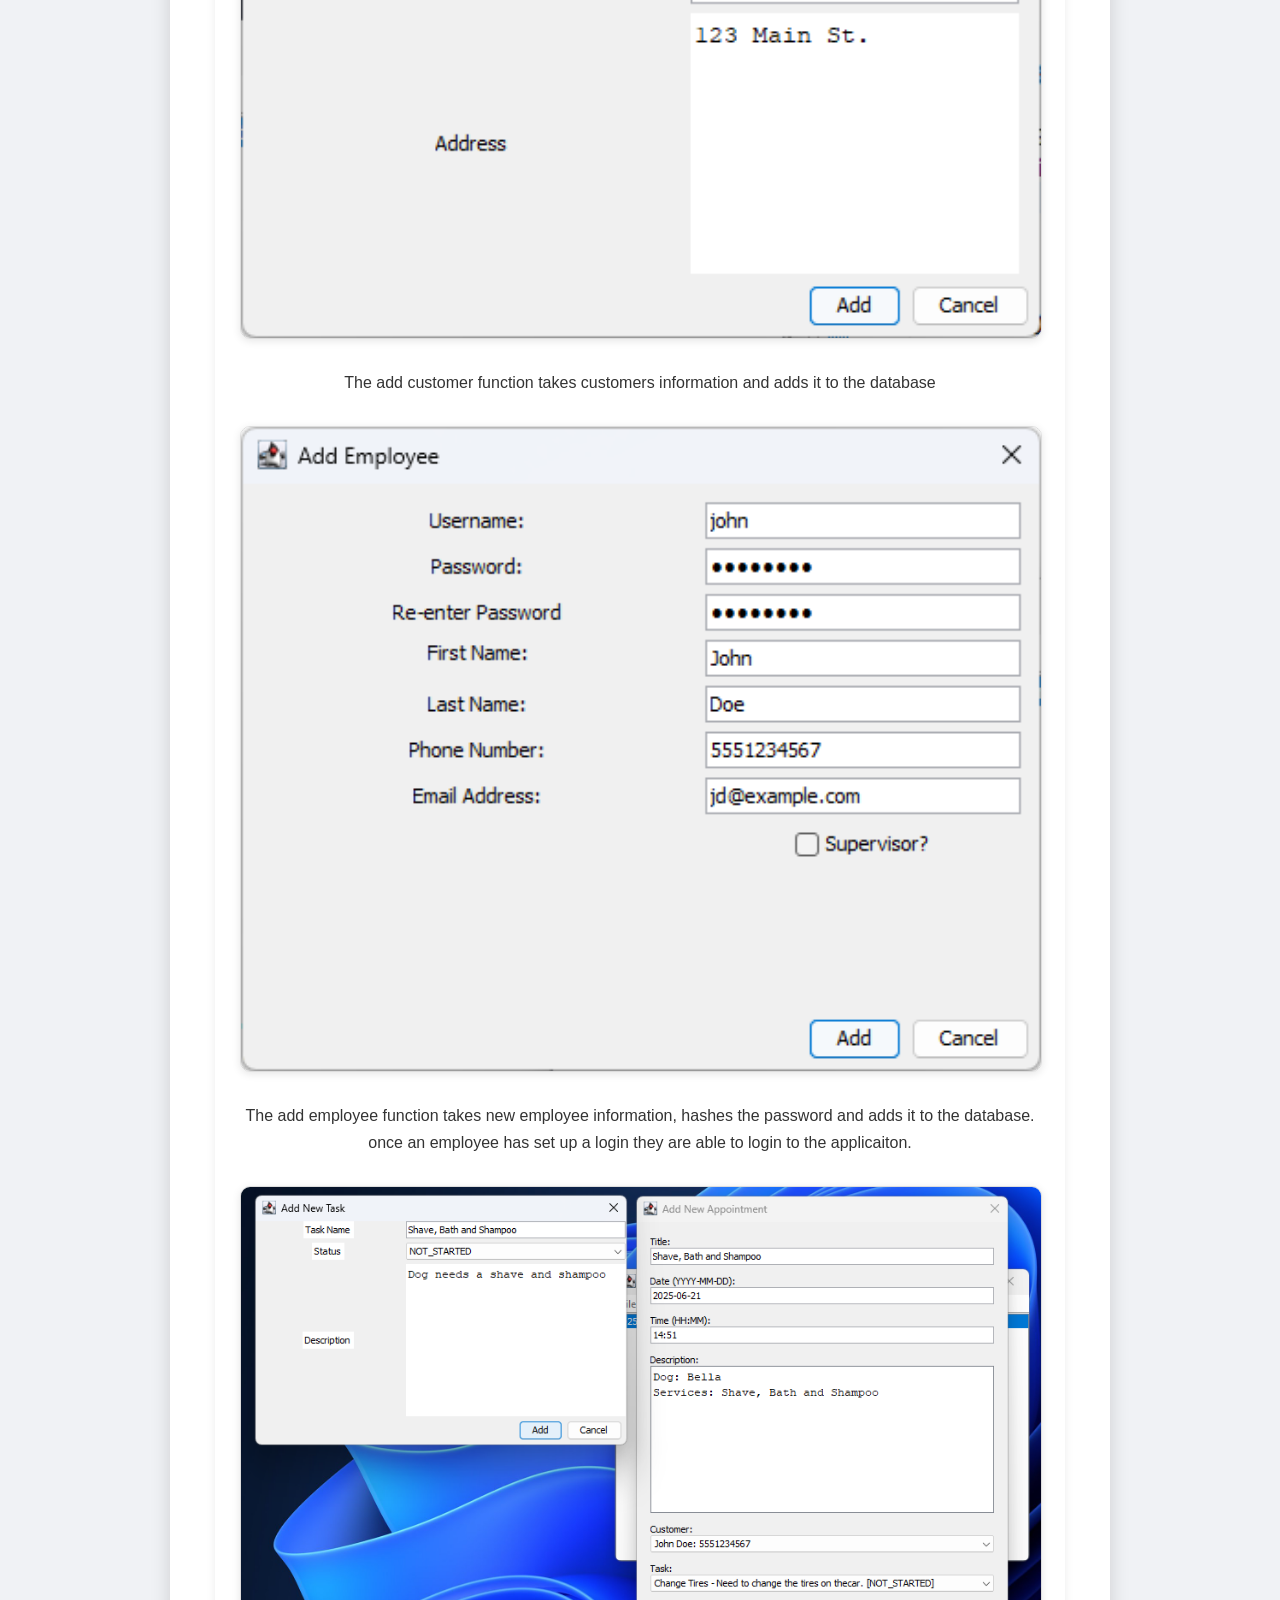
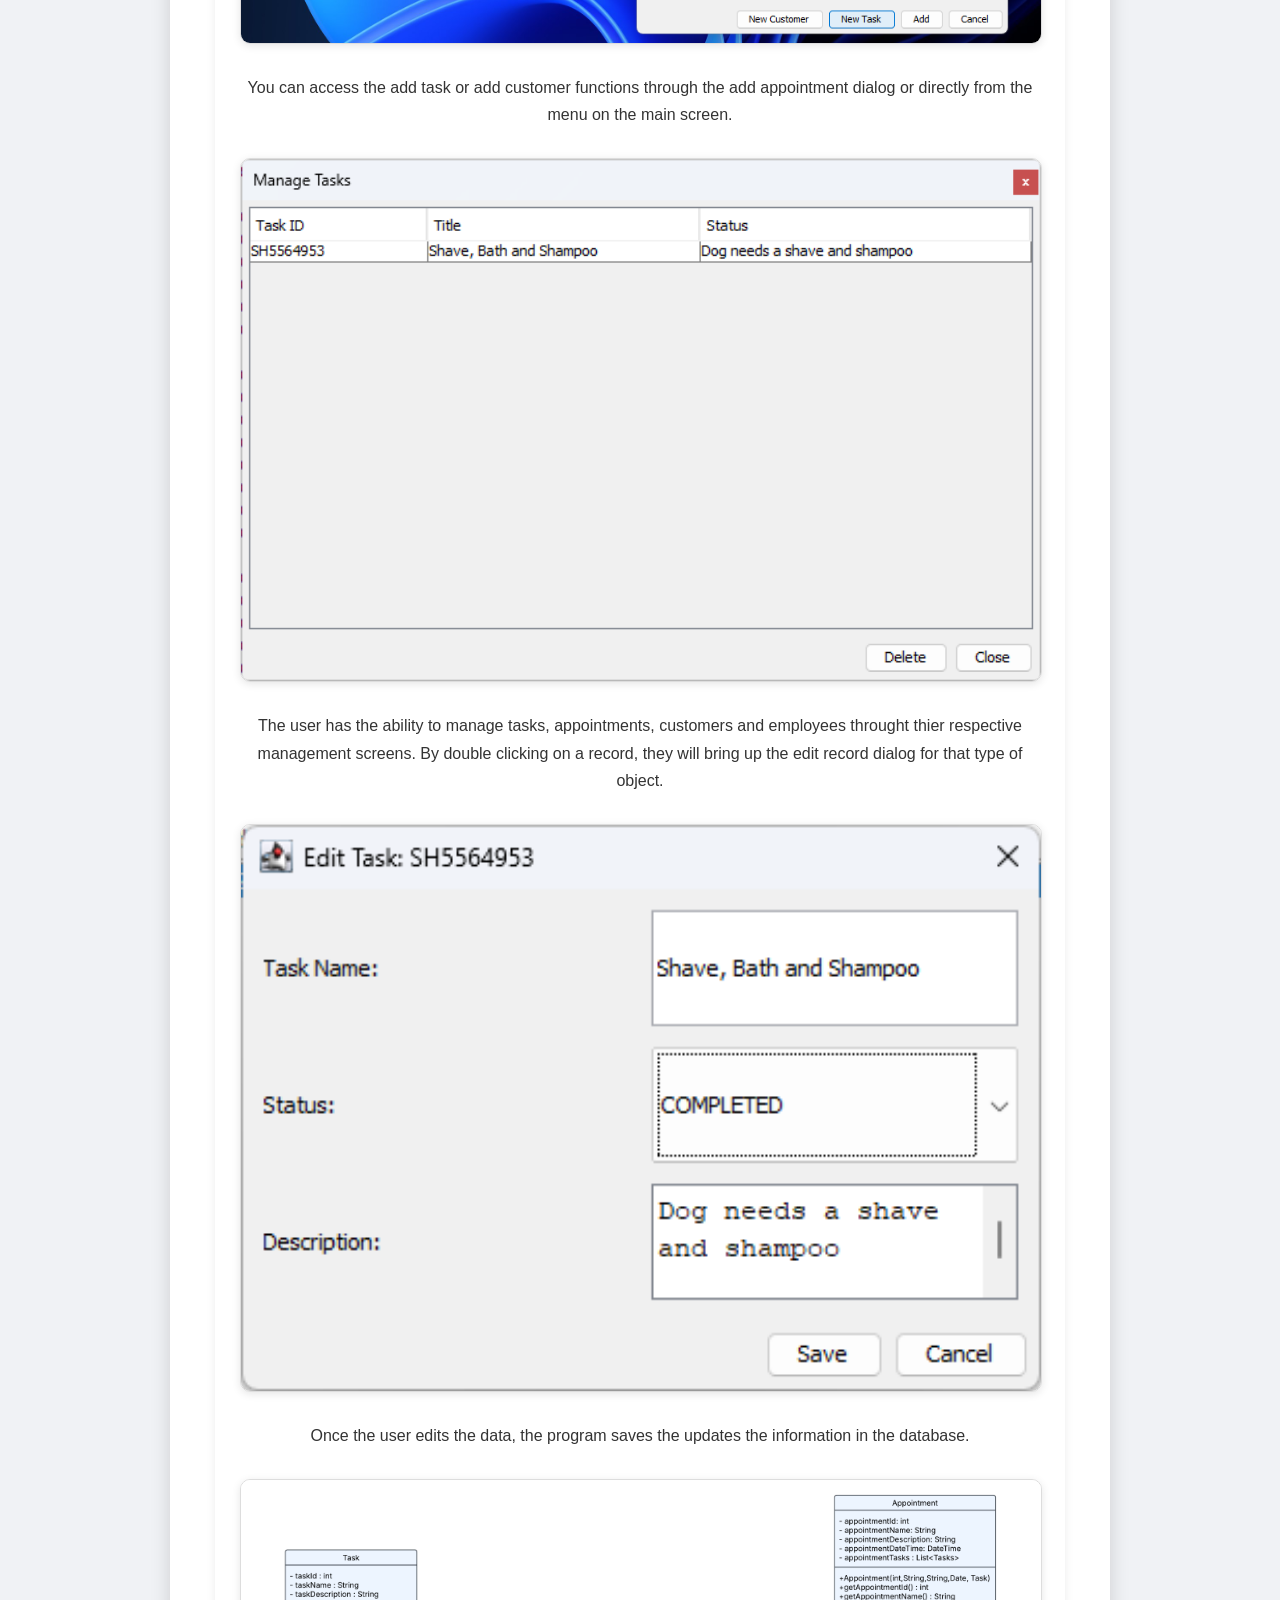
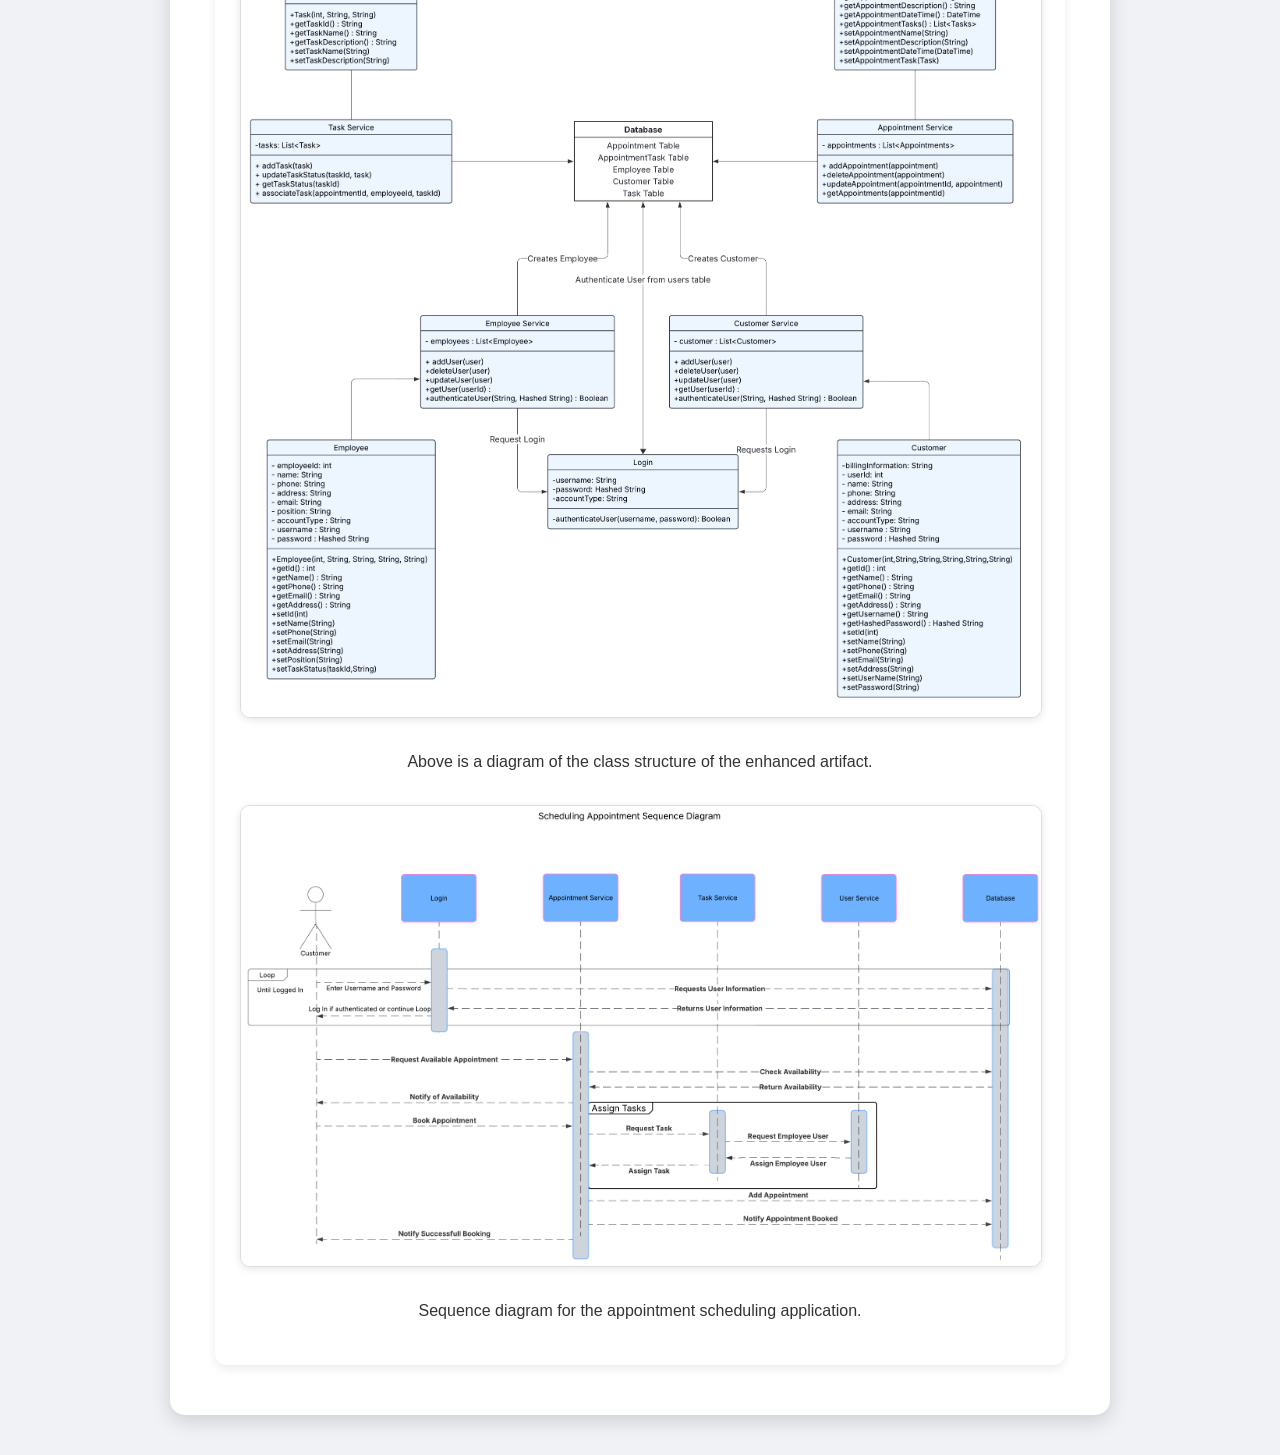
==== commit 03e46d71: "Add files via upload Final commit before submitting ePortfolio Capstone project 🤞" ====
--- a/artifact1.html
+++ b/artifact1.html
@@ -291,6 +291,14 @@
             <p>
                 Once the user edits the data, the program saves the updates the information in the database.
             </p>
+            <img src="images/artifact1 images/UML Diagram.png" alt="UML class diagram">
+            <p>
+                Above is a diagram of the class structure of the enhanced artifact.
+            </p>
+            <img src="images/artifact1 images/Sequence Diagram.png" alt="Sequence diagram">
+            <p>
+                Sequence diagram for the appointment scheduling application.
+            </p>
         </div>
     </div>
 </body>
